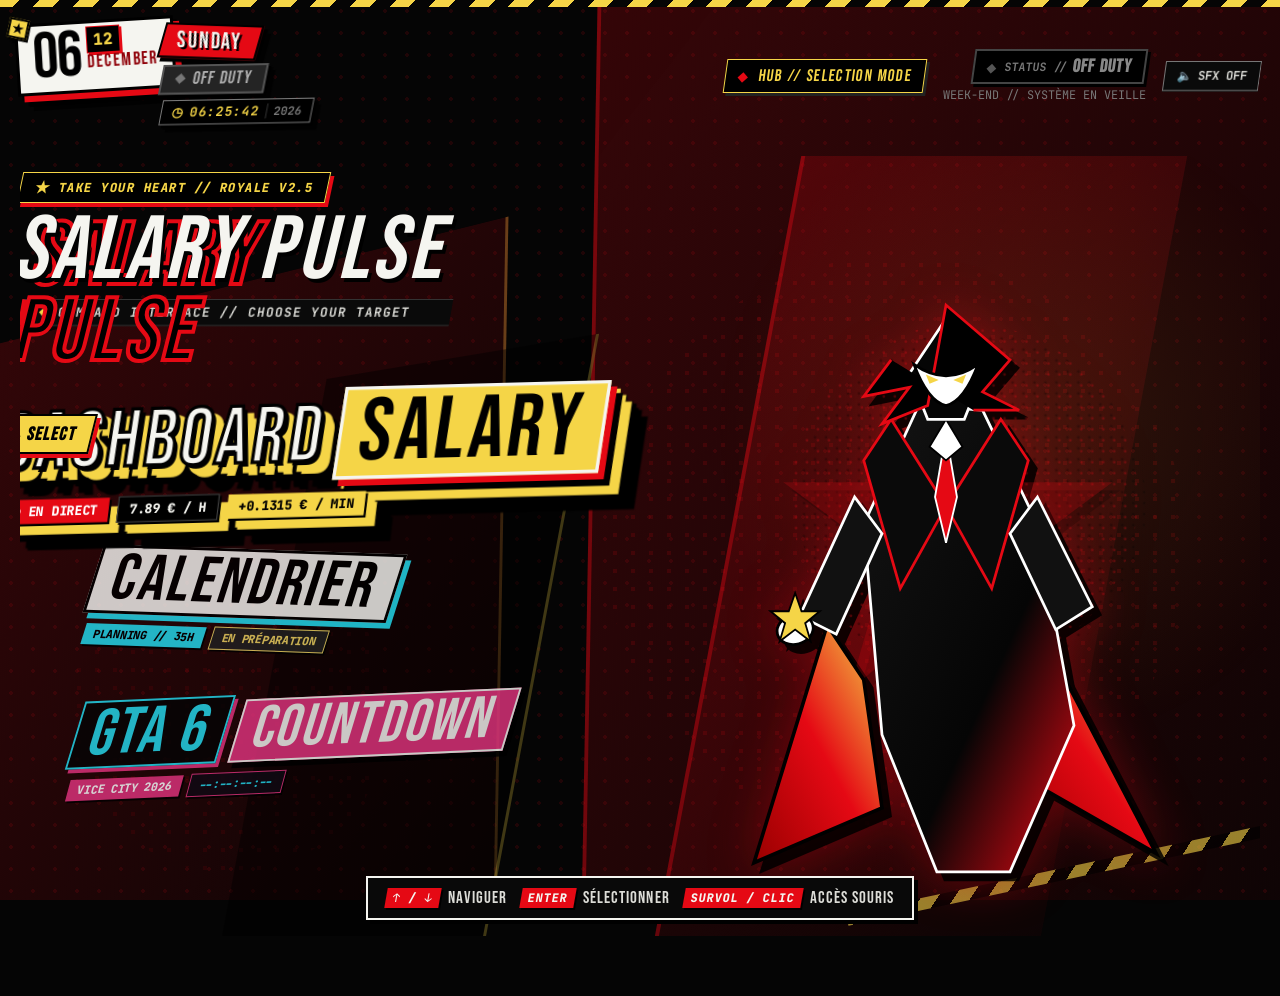
==== index.html @ 04ab9131 "feat: mise à jour du design et des animations version Persona 5" ====
<!DOCTYPE html>
<html lang="fr">
<head>
    <meta charset="UTF-8">
    <meta http-equiv="refresh" content="0; url=main-menu/">
    <title>Salary Pulse // Persona 5 Royal Hub</title>
    <script>
        window.location.replace("main-menu/");
    </script>
    <style>
        body {
            background-color: #050505;
            color: #F5F5F0;
            font-family: -apple-system, BlinkMacSystemFont, 'Segoe UI', Roboto, sans-serif;
            display: flex;
            align-items: center;
            justify-content: center;
            min-height: 100vh;
            margin: 0;
            text-align: center;
        }
        .redirect-box {
            border: 3px solid #E50914;
            background: #111;
            padding: 30px 40px;
            box-shadow: 6px 6px 0px #F5D547, 10px 10px 0px #000;
            transform: rotate(-1deg);
        }
        h1 {
            color: #F5D547;
            font-size: 2rem;
            margin: 0 0 10px 0;
            letter-spacing: 0.05em;
        }
        p {
            margin: 8px 0;
            font-size: 1.1rem;
        }
        a {
            color: #E50914;
            background: #F5D547;
            padding: 6px 14px;
            font-weight: 800;
            text-decoration: none;
            display: inline-block;
            margin-top: 10px;
        }
        a:hover {
            background: #fff;
            color: #000;
        }
    </style>
</head>
<body>
    <div class="redirect-box">
        <h1>SALARY PULSE // P5R ROYALE</h1>
        <p>Redirection vers le <strong>Menu Principal</strong>...</p>
        <p><a href="main-menu/">ACCÉDER AU MENU PRINCIPAL ▶</a></p>
    </div>
</body>
</html>
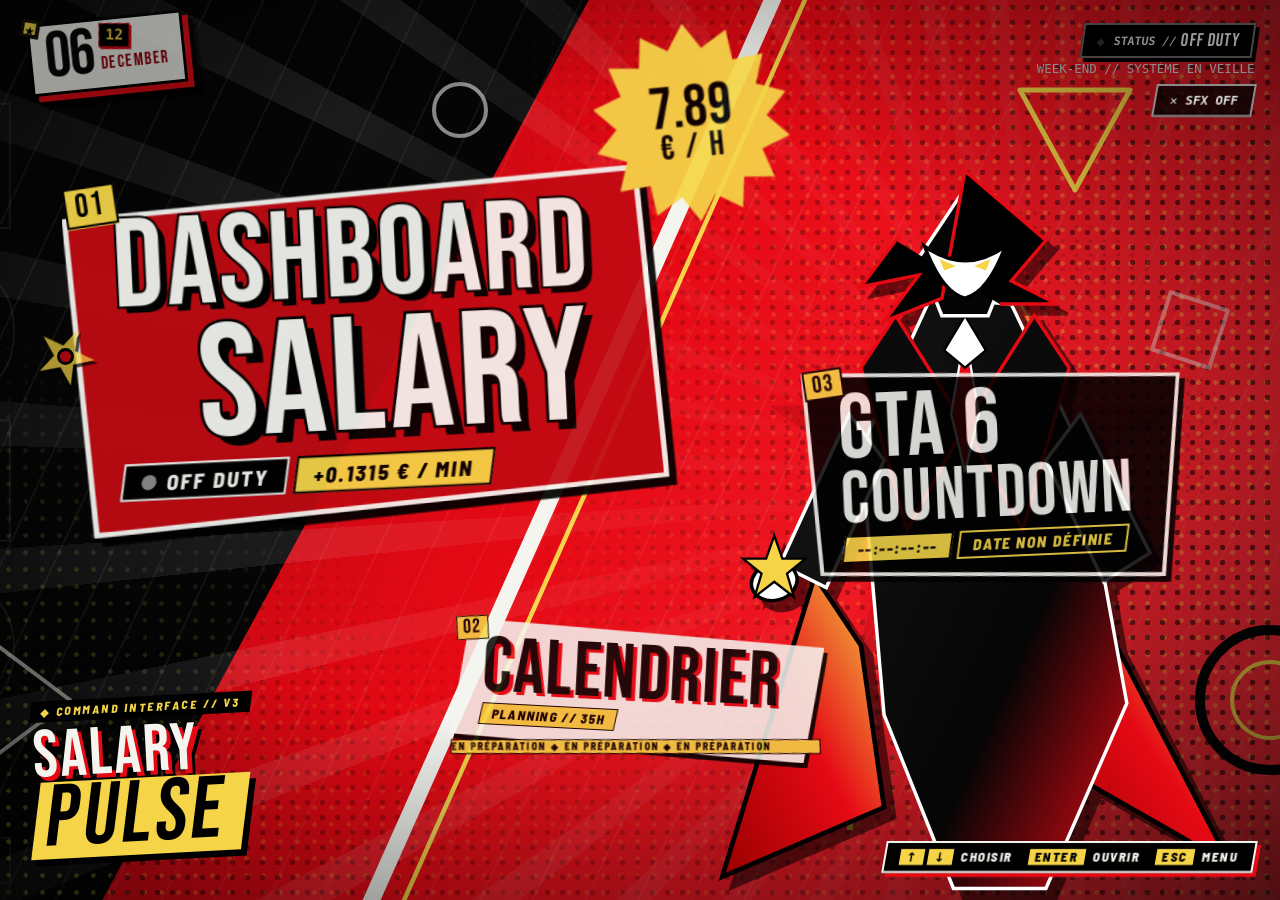
==== commit ac58ebd0: "feat: refonte Salary Pulse — design system, nouveau menu, moteur dashboard fiabilisé Noyau partagé (" ====
--- a/index.html
+++ b/index.html
@@ -2,60 +2,16 @@
 <html lang="fr">
 <head>
     <meta charset="UTF-8">
+    <meta name="viewport" content="width=device-width, initial-scale=1">
     <meta http-equiv="refresh" content="0; url=main-menu/">
-    <title>Salary Pulse // Persona 5 Royal Hub</title>
-    <script>
-        window.location.replace("main-menu/");
-    </script>
+    <title>Salary Pulse</title>
     <style>
-        body {
-            background-color: #050505;
-            color: #F5F5F0;
-            font-family: -apple-system, BlinkMacSystemFont, 'Segoe UI', Roboto, sans-serif;
-            display: flex;
-            align-items: center;
-            justify-content: center;
-            min-height: 100vh;
-            margin: 0;
-            text-align: center;
-        }
-        .redirect-box {
-            border: 3px solid #E50914;
-            background: #111;
-            padding: 30px 40px;
-            box-shadow: 6px 6px 0px #F5D547, 10px 10px 0px #000;
-            transform: rotate(-1deg);
-        }
-        h1 {
-            color: #F5D547;
-            font-size: 2rem;
-            margin: 0 0 10px 0;
-            letter-spacing: 0.05em;
-        }
-        p {
-            margin: 8px 0;
-            font-size: 1.1rem;
-        }
-        a {
-            color: #E50914;
-            background: #F5D547;
-            padding: 6px 14px;
-            font-weight: 800;
-            text-decoration: none;
-            display: inline-block;
-            margin-top: 10px;
-        }
-        a:hover {
-            background: #fff;
-            color: #000;
-        }
+        body { margin: 0; min-height: 100vh; display: grid; place-items: center; background: #050505; color: #f5f5f0; font-family: system-ui, sans-serif; text-align: center; }
+        a { display: inline-block; margin-top: 12px; padding: 8px 16px; background: #f5d547; color: #000; font-weight: 800; text-decoration: none; transform: skewX(-10deg); box-shadow: 4px 4px 0 #e50914; }
     </style>
 </head>
 <body>
-    <div class="redirect-box">
-        <h1>SALARY PULSE // P5R ROYALE</h1>
-        <p>Redirection vers le <strong>Menu Principal</strong>...</p>
-        <p><a href="main-menu/">ACCÉDER AU MENU PRINCIPAL ▶</a></p>
-    </div>
+    <p>Redirection vers le menu principal…</p>
+    <a href="main-menu/">OUVRIR SALARY PULSE ▶</a>
 </body>
 </html>
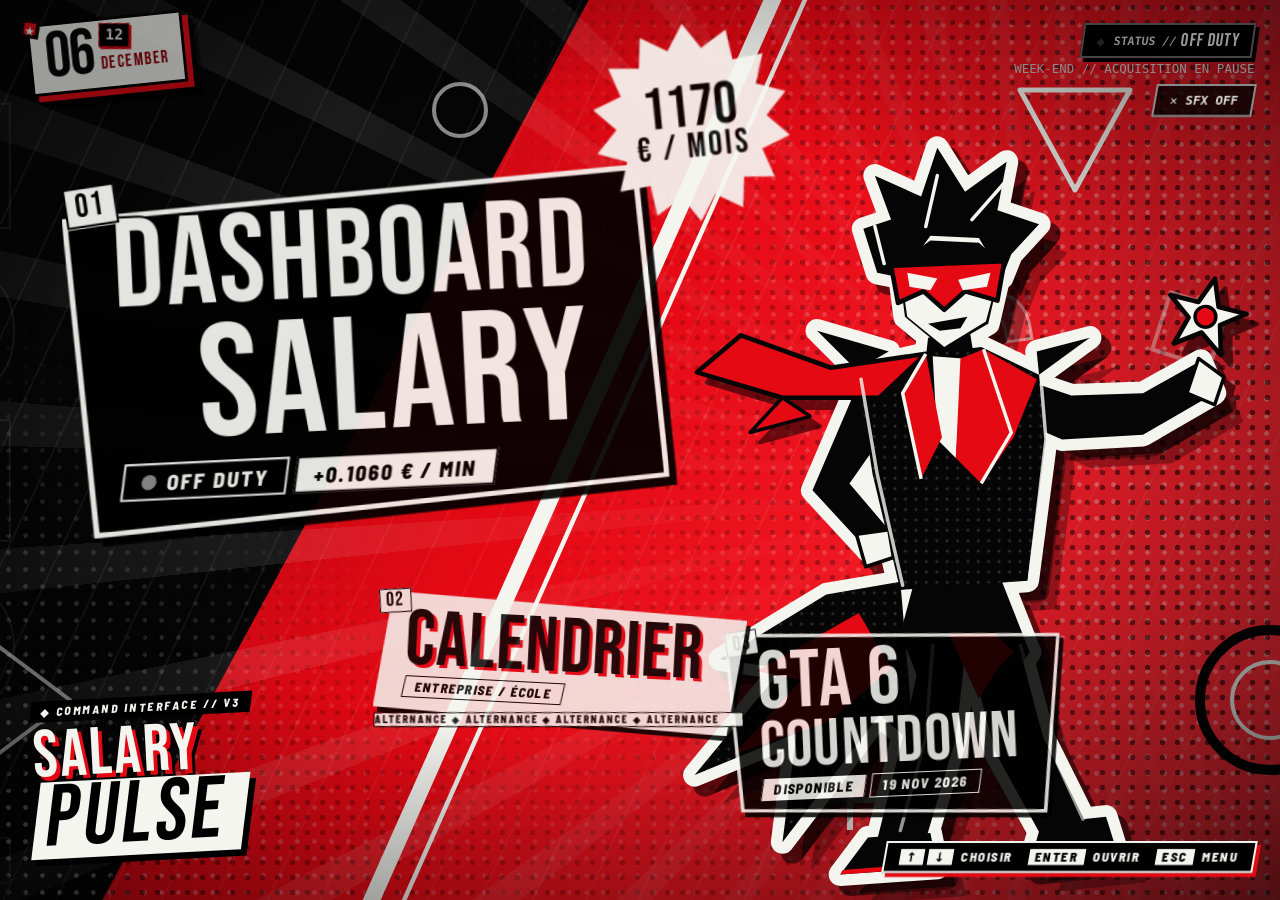
==== commit 8c28190f: "feat: icône du site + nouveau personnage du menu (silhouette sticker P5) - Favicon SVG + PNG 32 px +" ====
--- a/index.html
+++ b/index.html
@@ -5,6 +5,9 @@
     <meta name="viewport" content="width=device-width, initial-scale=1">
     <meta http-equiv="refresh" content="0; url=main-menu/">
     <title>Salary Pulse</title>
+    <link rel="icon" type="image/svg+xml" href="shared/icons/favicon.svg?v=20260920a">
+    <link rel="icon" type="image/png" sizes="32x32" href="shared/icons/favicon-32.png?v=20260920a">
+    <link rel="apple-touch-icon" href="shared/icons/apple-touch-icon.png?v=20260920a">
     <style>
         body { margin: 0; min-height: 100vh; display: grid; place-items: center; background: #050505; color: #f5f5f0; font-family: system-ui, sans-serif; text-align: center; }
         a { display: inline-block; margin-top: 12px; padding: 8px 16px; background: #f5d547; color: #000; font-weight: 800; text-decoration: none; transform: skewX(-10deg); box-shadow: 4px 4px 0 #e50914; }
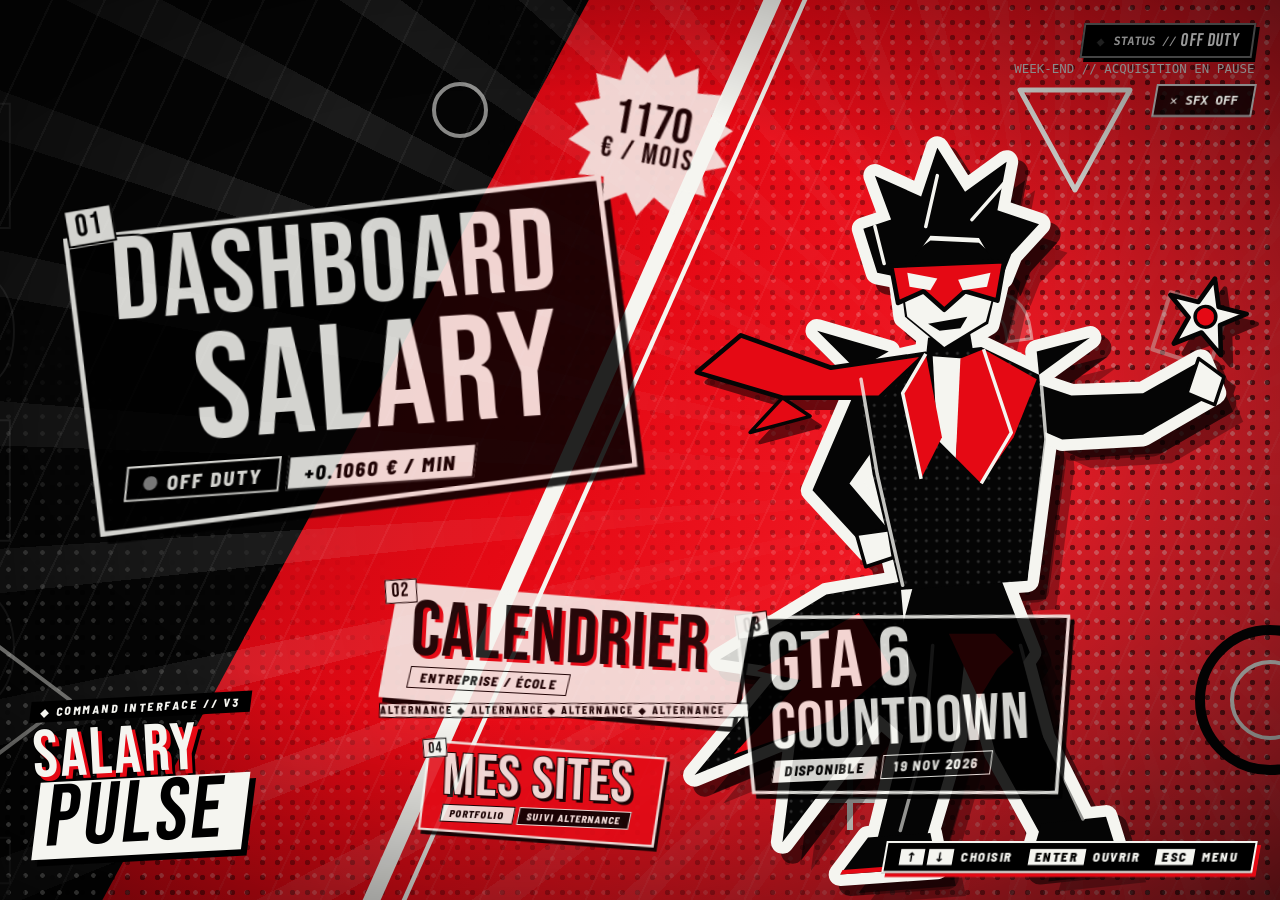
==== commit 7a3b3ee6: "feat: module « Mes sites » (portfolio + suivi alternance) - 4e commande du menu principal et nouvell" ====
--- a/index.html
+++ b/index.html
@@ -5,9 +5,9 @@
     <meta name="viewport" content="width=device-width, initial-scale=1">
     <meta http-equiv="refresh" content="0; url=main-menu/">
     <title>Salary Pulse</title>
-    <link rel="icon" type="image/svg+xml" href="shared/icons/favicon.svg?v=20260920a">
-    <link rel="icon" type="image/png" sizes="32x32" href="shared/icons/favicon-32.png?v=20260920a">
-    <link rel="apple-touch-icon" href="shared/icons/apple-touch-icon.png?v=20260920a">
+    <link rel="icon" type="image/svg+xml" href="shared/icons/favicon.svg?v=20260920b">
+    <link rel="icon" type="image/png" sizes="32x32" href="shared/icons/favicon-32.png?v=20260920b">
+    <link rel="apple-touch-icon" href="shared/icons/apple-touch-icon.png?v=20260920b">
     <style>
         body { margin: 0; min-height: 100vh; display: grid; place-items: center; background: #050505; color: #f5f5f0; font-family: system-ui, sans-serif; text-align: center; }
         a { display: inline-block; margin-top: 12px; padding: 8px 16px; background: #f5d547; color: #000; font-weight: 800; text-decoration: none; transform: skewX(-10deg); box-shadow: 4px 4px 0 #e50914; }
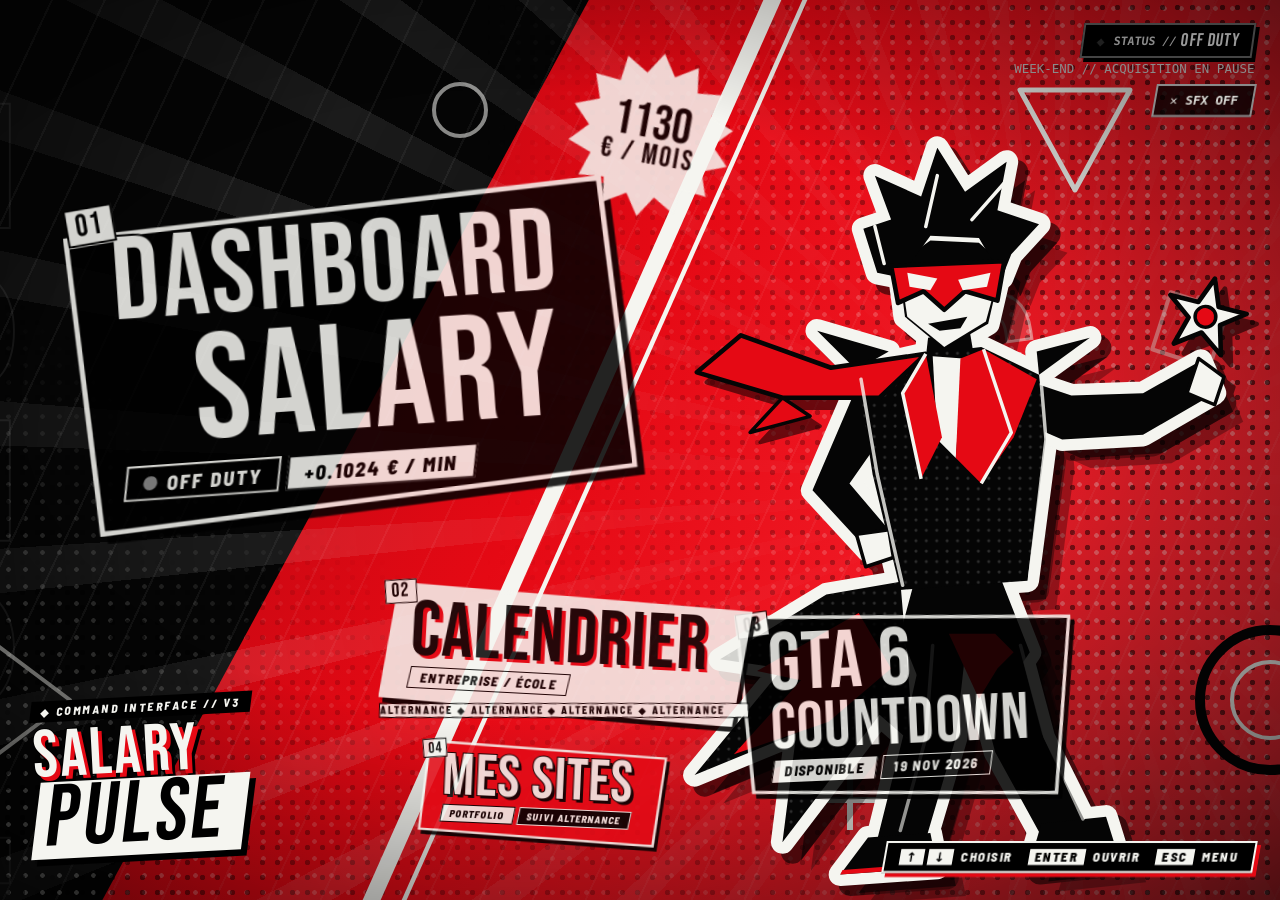
==== commit a4261cc1: "feat: salaire mensuel 1 130 € + montant réel de septembre (712,44 €) - MONTHLY_NET passe de 1 170 à " ====
--- a/index.html
+++ b/index.html
@@ -5,9 +5,9 @@
     <meta name="viewport" content="width=device-width, initial-scale=1">
     <meta http-equiv="refresh" content="0; url=main-menu/">
     <title>Salary Pulse</title>
-    <link rel="icon" type="image/svg+xml" href="shared/icons/favicon.svg?v=20260920b">
-    <link rel="icon" type="image/png" sizes="32x32" href="shared/icons/favicon-32.png?v=20260920b">
-    <link rel="apple-touch-icon" href="shared/icons/apple-touch-icon.png?v=20260920b">
+    <link rel="icon" type="image/svg+xml" href="shared/icons/favicon.svg?v=20261006a">
+    <link rel="icon" type="image/png" sizes="32x32" href="shared/icons/favicon-32.png?v=20261006a">
+    <link rel="apple-touch-icon" href="shared/icons/apple-touch-icon.png?v=20261006a">
     <style>
         body { margin: 0; min-height: 100vh; display: grid; place-items: center; background: #050505; color: #f5f5f0; font-family: system-ui, sans-serif; text-align: center; }
         a { display: inline-block; margin-top: 12px; padding: 8px 16px; background: #f5d547; color: #000; font-weight: 800; text-decoration: none; transform: skewX(-10deg); box-shadow: 4px 4px 0 #e50914; }
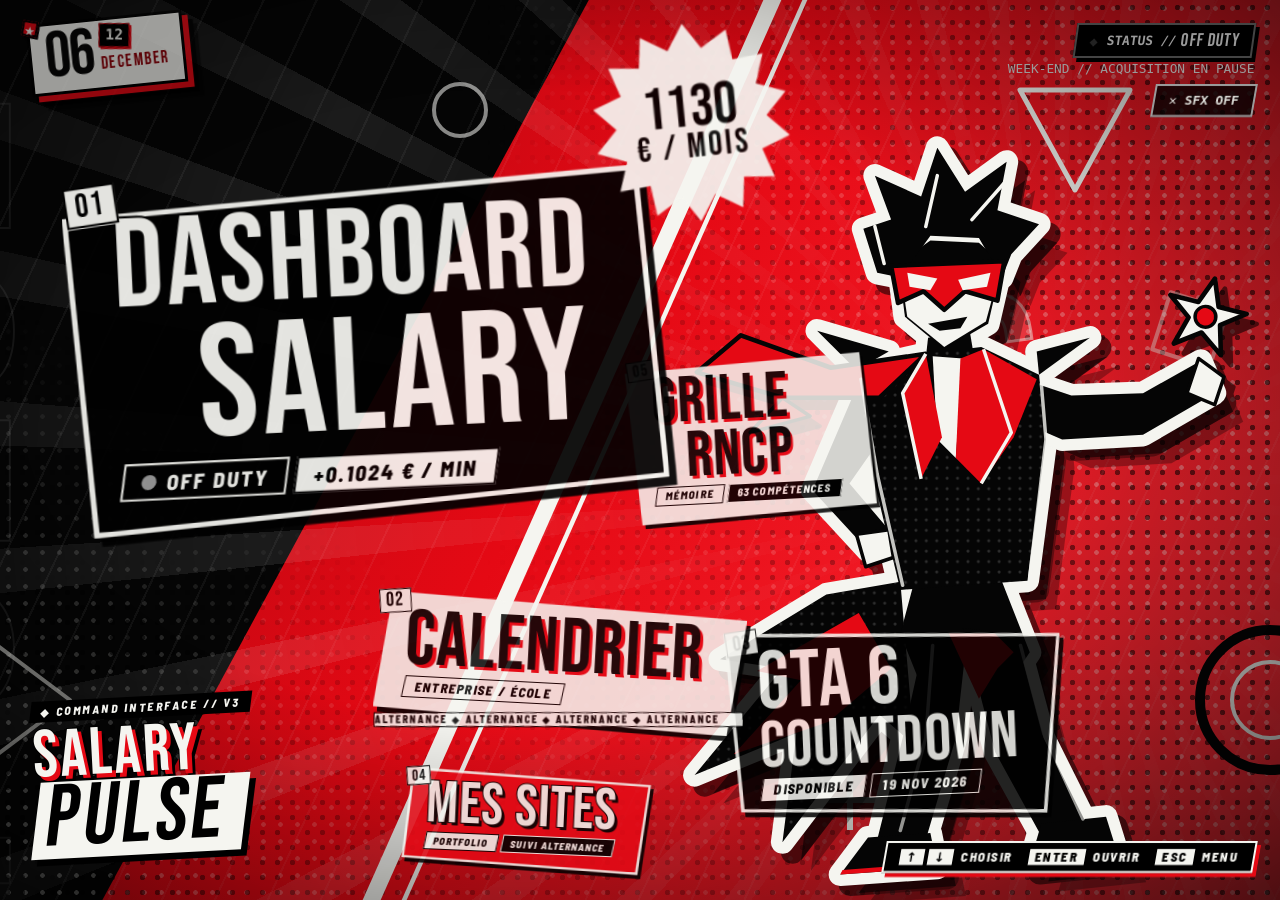
==== commit af5f0a99: "feat: module « Grille RNCP » (mémoire) + passe design globale Grille RNCP (rncp/) : - 63 compétences" ====
--- a/index.html
+++ b/index.html
@@ -5,12 +5,12 @@
     <meta name="viewport" content="width=device-width, initial-scale=1">
     <meta http-equiv="refresh" content="0; url=main-menu/">
     <title>Salary Pulse</title>
-    <link rel="icon" type="image/svg+xml" href="shared/icons/favicon.svg?v=20261006a">
-    <link rel="icon" type="image/png" sizes="32x32" href="shared/icons/favicon-32.png?v=20261006a">
-    <link rel="apple-touch-icon" href="shared/icons/apple-touch-icon.png?v=20261006a">
+    <link rel="icon" type="image/svg+xml" href="shared/icons/favicon.svg?v=20261115c">
+    <link rel="icon" type="image/png" sizes="32x32" href="shared/icons/favicon-32.png?v=20261115c">
+    <link rel="apple-touch-icon" href="shared/icons/apple-touch-icon.png?v=20261115c">
     <style>
         body { margin: 0; min-height: 100vh; display: grid; place-items: center; background: #050505; color: #f5f5f0; font-family: system-ui, sans-serif; text-align: center; }
-        a { display: inline-block; margin-top: 12px; padding: 8px 16px; background: #f5d547; color: #000; font-weight: 800; text-decoration: none; transform: skewX(-10deg); box-shadow: 4px 4px 0 #e50914; }
+        a { display: inline-block; margin-top: 12px; padding: 8px 16px; background: #f5f5f0; color: #000; font-weight: 800; text-decoration: none; transform: skewX(-10deg); box-shadow: 4px 4px 0 #e50914; }
     </style>
 </head>
 <body>
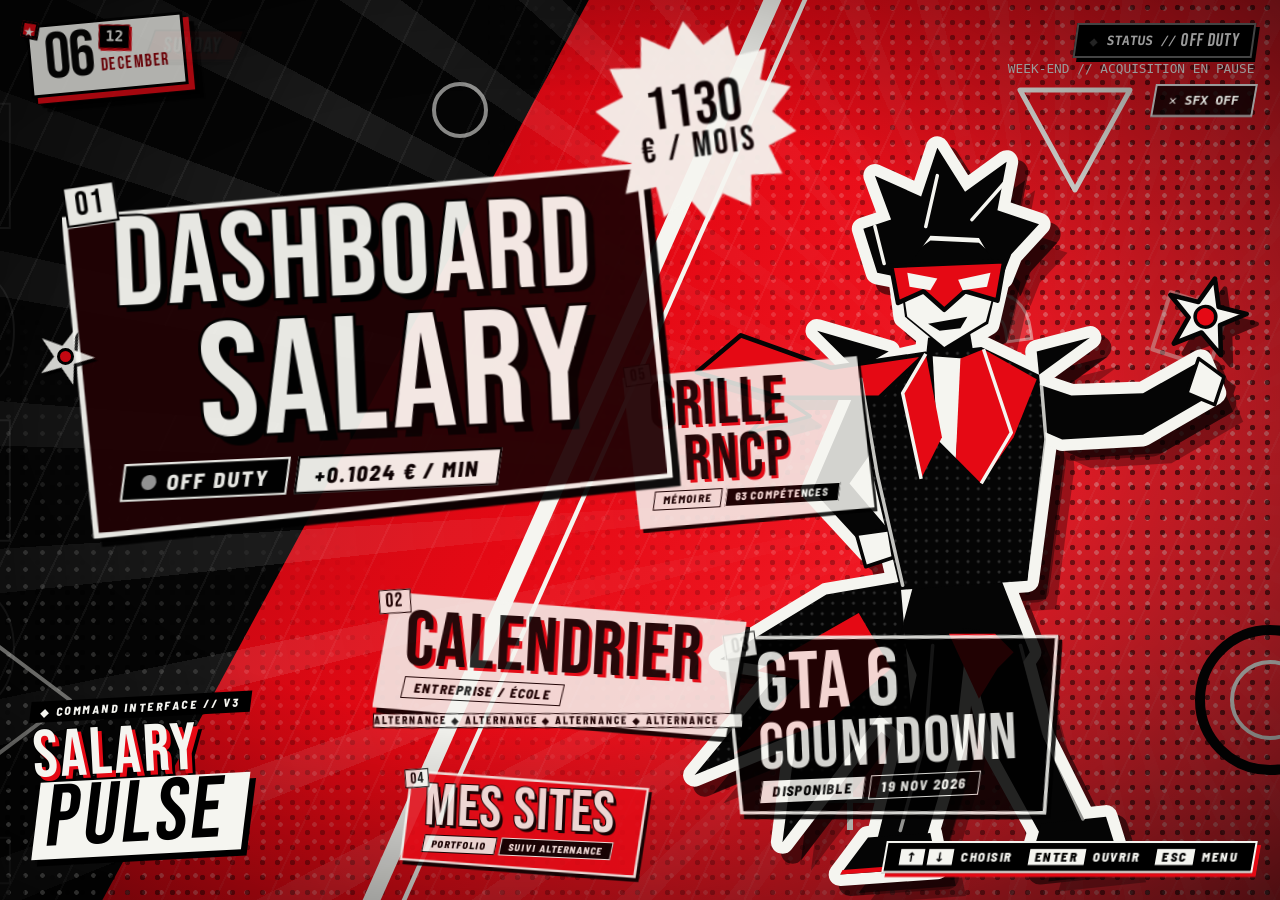
==== commit 1407ac90: "feat(rncp): premier import du suivi (18 compétences, 40 preuves) Données issues de Claude Chat (proj" ====
--- a/index.html
+++ b/index.html
@@ -5,9 +5,9 @@
     <meta name="viewport" content="width=device-width, initial-scale=1">
     <meta http-equiv="refresh" content="0; url=main-menu/">
     <title>Salary Pulse</title>
-    <link rel="icon" type="image/svg+xml" href="shared/icons/favicon.svg?v=20261115c">
-    <link rel="icon" type="image/png" sizes="32x32" href="shared/icons/favicon-32.png?v=20261115c">
-    <link rel="apple-touch-icon" href="shared/icons/apple-touch-icon.png?v=20261115c">
+    <link rel="icon" type="image/svg+xml" href="shared/icons/favicon.svg?v=20261115d">
+    <link rel="icon" type="image/png" sizes="32x32" href="shared/icons/favicon-32.png?v=20261115d">
+    <link rel="apple-touch-icon" href="shared/icons/apple-touch-icon.png?v=20261115d">
     <style>
         body { margin: 0; min-height: 100vh; display: grid; place-items: center; background: #050505; color: #f5f5f0; font-family: system-ui, sans-serif; text-align: center; }
         a { display: inline-block; margin-top: 12px; padding: 8px 16px; background: #f5f5f0; color: #000; font-weight: 800; text-decoration: none; transform: skewX(-10deg); box-shadow: 4px 4px 0 #e50914; }
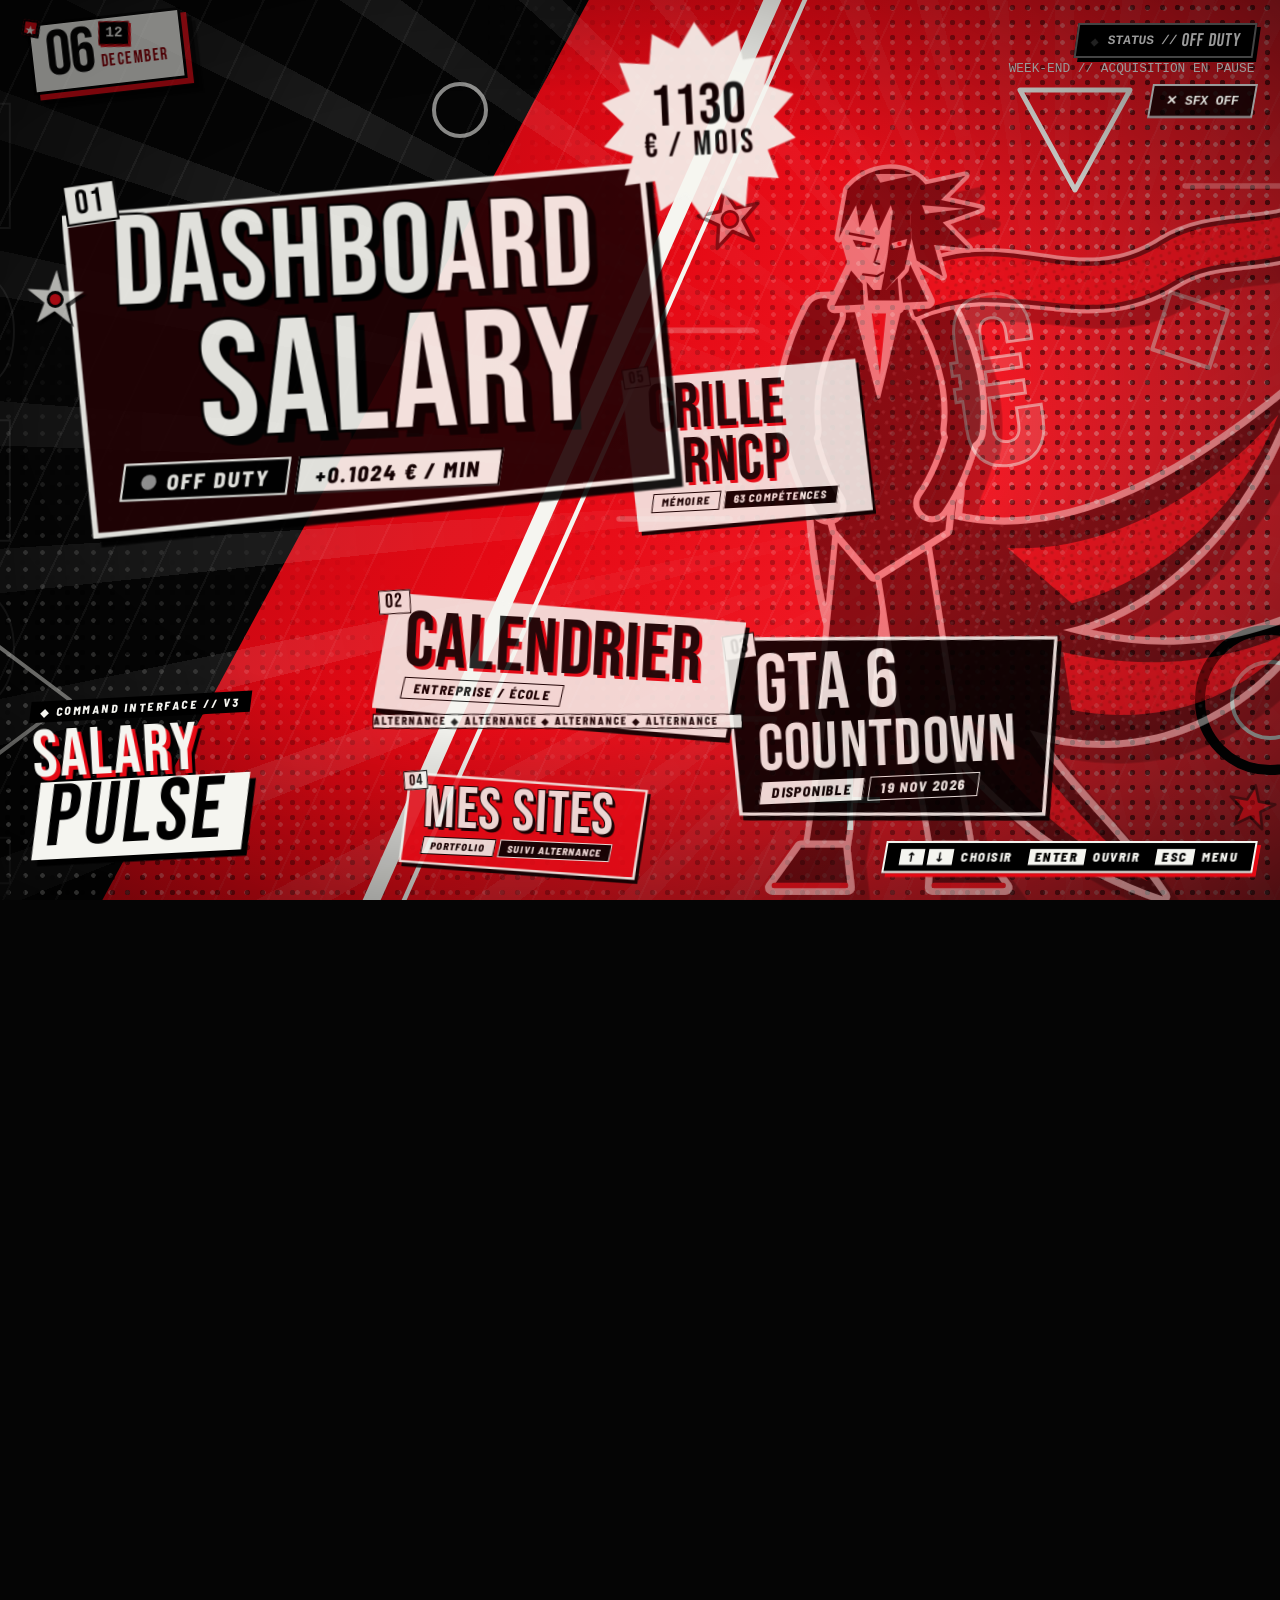
==== commit a13d61d6: "feat(design): nouveau personnage « le vent » + shell commun refondu Personnage du menu (main-menu/ar" ====
--- a/index.html
+++ b/index.html
@@ -5,9 +5,9 @@
     <meta name="viewport" content="width=device-width, initial-scale=1">
     <meta http-equiv="refresh" content="0; url=main-menu/">
     <title>Salary Pulse</title>
-    <link rel="icon" type="image/svg+xml" href="shared/icons/favicon.svg?v=20261115d">
-    <link rel="icon" type="image/png" sizes="32x32" href="shared/icons/favicon-32.png?v=20261115d">
-    <link rel="apple-touch-icon" href="shared/icons/apple-touch-icon.png?v=20261115d">
+    <link rel="icon" type="image/svg+xml" href="shared/icons/favicon.svg?v=20261116b">
+    <link rel="icon" type="image/png" sizes="32x32" href="shared/icons/favicon-32.png?v=20261116b">
+    <link rel="apple-touch-icon" href="shared/icons/apple-touch-icon.png?v=20261116b">
     <style>
         body { margin: 0; min-height: 100vh; display: grid; place-items: center; background: #050505; color: #f5f5f0; font-family: system-ui, sans-serif; text-align: center; }
         a { display: inline-block; margin-top: 12px; padding: 8px 16px; background: #f5f5f0; color: #000; font-weight: 800; text-decoration: none; transform: skewX(-10deg); box-shadow: 4px 4px 0 #e50914; }
